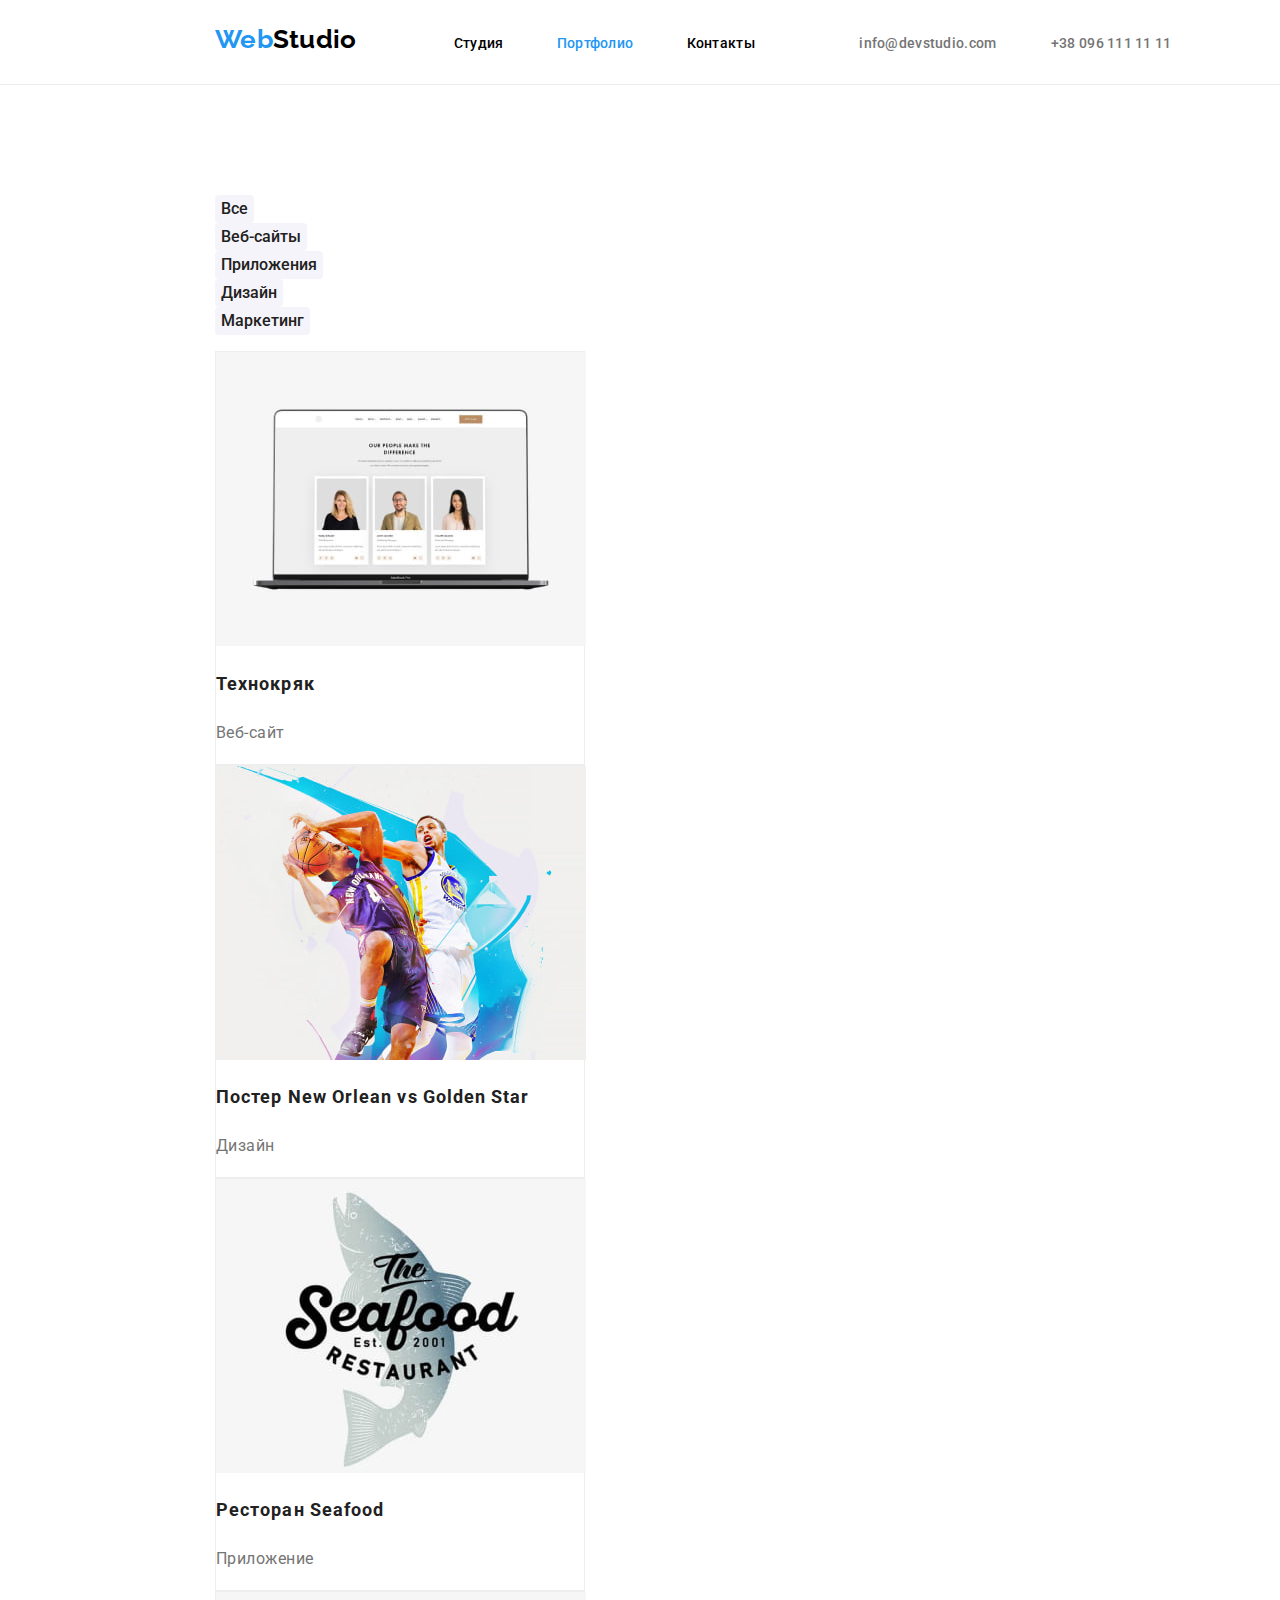
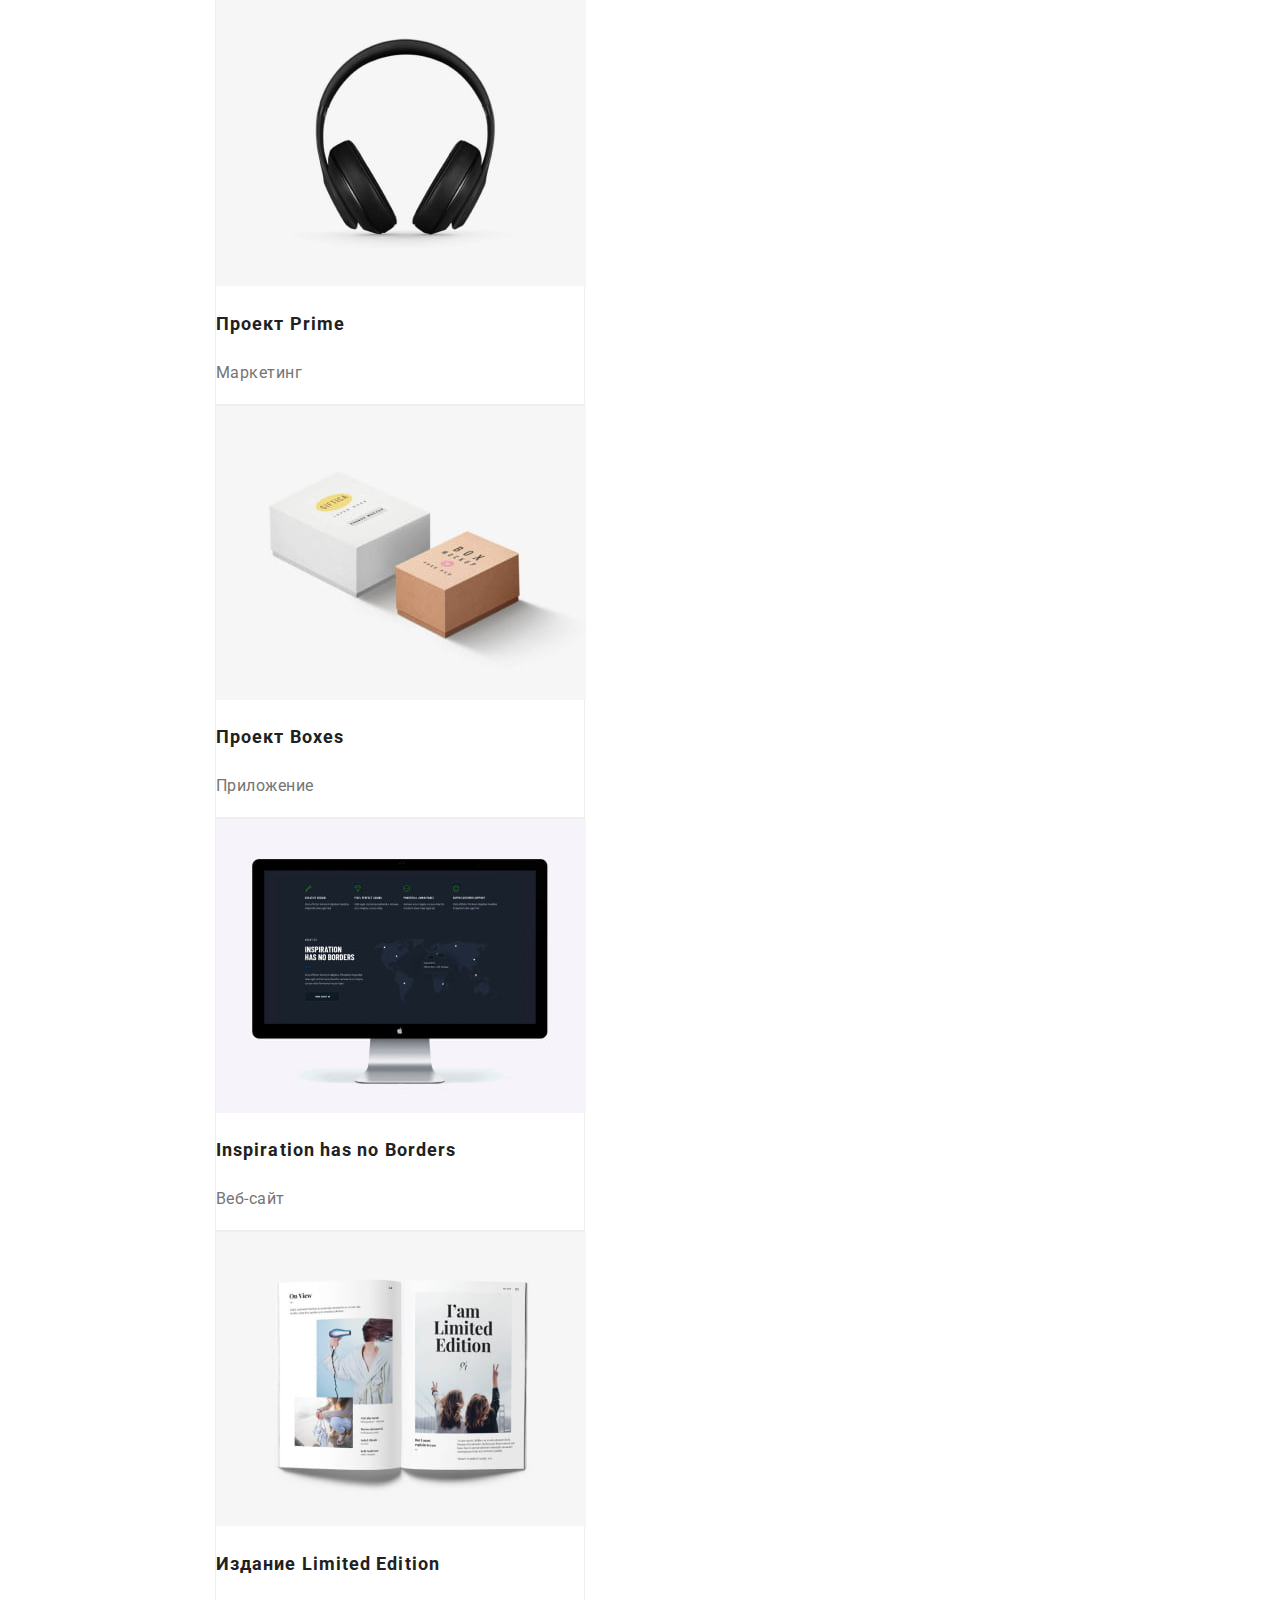
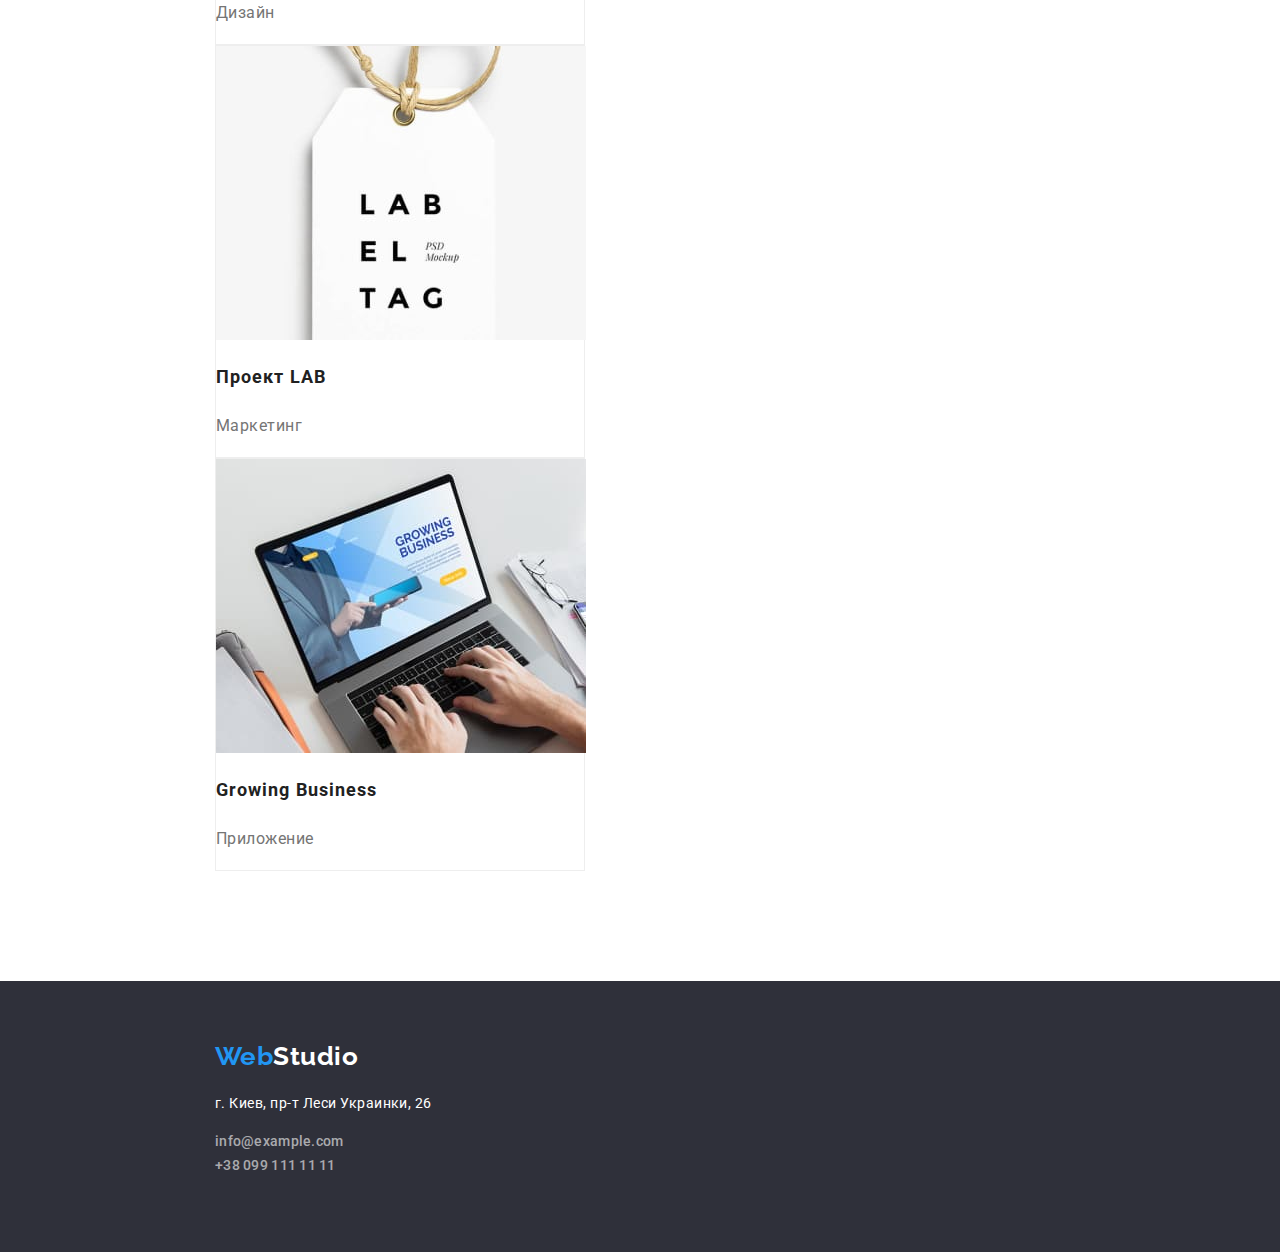
==== portfolio.html @ f2643a2e "Create HW3" ====
<!DOCTYPE html>
<html lang="ru">
  <head>
    <meta charset="UTF-8" />
    <meta http-equiv="X-UA-Compatible" content="IE=edge" />
    <meta name="viewport" content="width=device-width, initial-scale=1.0" />
    <title>Портфолио</title>
    <link rel="preconnect" href="https://fonts.gstatic.com" />
    <link
      href="https://fonts.googleapis.com/css2?family=Raleway:wght@700&family=Roboto:wght@400;500;700;900&display=swap"
      rel="stylesheet"
    />
    <link rel="stylesheet" href="./css/modern-normalize.css" />
    <link rel="stylesheet" href="./css/styles.css" />
  </head>
  <body class="body">
    <header class="header">
      <div class="container">
        <nav class="navigation">
          <a class="logo" href="./index.html"><span class="word-web">Web</span>Studio</a>
          <ul class="list nav-list">
            <li class="nav-list-links"><a class="nav-link" href="./index.html">Студия</a></li>
            <li class="nav-list-links">
              <a class="nav-link current" href="./portfolio.html">Портфолио</a>
            </li>
            <li class="nav-list-links"><a class="nav-link" href="">Контакты</a></li>
          </ul>
        </nav>
        <ul class="list contact-list">
          <li class="contact-list-item">
            <a class="contacts" href="mailto:info@devstudio.com">info@devstudio.com</a>
          </li>
          <li class="contact-list-item">
            <a class="contacts" href="tel:+380961111111">+38 096 111 11 11</a>
          </li>
        </ul>
      </div>
    </header>

    <main>
      <section class="section">
        <div class="container">
          <ul class="list">
            <li><button type="button" class="filter-button">Все</button></li>
            <li><button type="button" class="filter-button">Веб-сайты</button></li>
            <li><button type="button" class="filter-button">Приложения</button></li>
            <li><button type="button" class="filter-button">Дизайн</button></li>
            <li><button type="button" class="filter-button">Маркетинг</button></li>
          </ul>

          <ul class="list">
            <li class="portf-tile">
              <img src="./images/portfolio/tehnokryak.jpg" alt="Технокряк" width="370" />
              <h2 class="project-name">Технокряк</h2>
              <p class="project-type">Веб-сайт</p>
            </li>
            <li class="portf-tile">
              <img
                src="./images/portfolio/poster.jpg"
                alt="Постер New Orlean vs Golden Star"
                width="370"
              />
              <h2 class="project-name">Постер New Orlean vs Golden Star</h2>
              <p class="project-type">Дизайн</p>
            </li>
            <li class="portf-tile">
              <img src="./images/portfolio/seafood.jpg" alt="Ресторан Seafood" width="370" />
              <h2 class="project-name">Ресторан Seafood</h2>
              <p class="project-type">Приложение</p>
            </li>
            <li class="portf-tile">
              <img src="./images/portfolio/project-prime.jpg" alt="Проект Prime" width="370" />
              <h2 class="project-name">Проект Prime</h2>
              <p class="project-type">Маркетинг</p>
            </li>
            <li class="portf-tile">
              <img src="./images/portfolio/project-boxes.jpg" alt="Проект Boxes" width="370" />
              <h2 class="project-name">Проект Boxes</h2>
              <p class="project-type">Приложение</p>
            </li>
            <li class="portf-tile">
              <img
                src="./images/portfolio/inspir--no-borders.jpg"
                alt="Фото сайта Inspiration has no Borders"
                width="370"
              />
              <h2 class="project-name">Inspiration has no Borders</h2>
              <p class="project-type">Веб-сайт</p>
            </li>
            <li class="portf-tile">
              <img
                src="./images/portfolio/limited-edition.jpg"
                alt="Фото страницы книги с дизайном Издание Limited Edition"
                width="370"
              />
              <h2 class="project-name">Издание Limited Edition</h2>
              <p class="project-type">Дизайн</p>
            </li>
            <li class="portf-tile">
              <img src="./images/portfolio/project-lab.jpg" alt="Проект LAB" width="370" />
              <h2 class="project-name">Проект LAB</h2>
              <p class="project-type">Маркетинг</p>
            </li>
            <li class="portf-tile">
              <img
                src="./images/portfolio/growing-buisness.jpg"
                alt="фото экрана с запущенным приложением Growing Business"
                width="370"
              />
              <h2 class="project-name">Growing Business</h2>
              <p class="project-type">Приложение</p>
            </li>
          </ul>
        </div>
      </section>
    </main>
    <footer class="footer">
      <div class="container">
        <a class="logo" href="./index.html"><span class="word-web">Web</span>Studio</a>
        <address class="address">г. Киев, пр-т Леси Украинки, 26</address>
        <ul class="list">
          <li>
            <a class="contacts" href="mailto:info@example.com">info@example.com</a>
          </li>
          <li>
            <a class="contacts" href="tel:+380991111111">+38 099 111 11 11</a>
          </li>
        </ul>
      </div>
    </footer>
  </body>
</html>
---- css/styles.css ----
:root {
  --main-font-color: #757575;
  --white: #fff;
  --accent-color: #2196f3;
  --black: #212121;
  --hero-background: #2f303a;
  --header-border: #ececec solid 1px;
  --portf-tile-border: #eee solid 1px;
  --footer-contacts: #ffffff99;
}

.body {
  font-family: 'Roboto', sans-serif;
  font-style: normal;
  color: var(--main-font-color);
  letter-spacing: 0.03em;
  margin: 0 auto;
  width: 1600px;
}

.container {
  width: 1200px;
  margin: 0 auto;
  padding: 0 15px;
}

.section {
  padding-top: 94px;
  padding-bottom: 94px;
}

.list {
  list-style: none;
  padding-left: 0;
}

/* HEADER */

.header {
  border-bottom: var(--header-border);
}

.navigation {
  font-weight: 500;
  font-size: 14px;
  line-height: 1.172;
  letter-spacing: 0.02em;
  display: inline-block;
}

.logo {
  color: #000;
  text-decoration: none;
  font-family: 'Raleway', sans-serif;
  font-weight: 700;
  font-size: 26px;
  line-height: 1.1738;
}

.header .logo {
  padding-top: 24px;
  padding-bottom: 25px;
  display: inline-block;
  margin-right: 94px;
}

.logo > span {
  color: var(--accent-color);
}

.nav-link,
.contacts {
  text-decoration: none;
}

.nav-list,
.header .contact-list {
  padding-top: 32px;
  padding-bottom: 32px;
  margin: 0;

  display: inline-block;
}

.nav-list-links {
  display: inline-block;
  margin-right: 50px;
}

.nav-link {
  color: #000;
}

.header .contact-list-item {
  display: inline-block;
  margin-left: 50px;
}

.contacts {
  color: inherit;
  font-weight: 500;
  font-size: 14px;
  line-height: 16px;
  letter-spacing: 0.02em;
}

.nav-link:hover,
.nav-link:focus,
.contacts:focus,
.contacts:hover {
  color: var(--accent-color);
}

.current {
  color: var(--accent-color);
  text-decoration: inherit;
}
/* HEADER */

/* STUDIO HERO */

.s1-hero {
  background-color: var(--hero-background);
}

.s1-hero .container {
  padding-top: 195px;
  padding-bottom: 205px;
}

.main-heading {
  color: var(--white);
  font-weight: 900;
  font-size: 44px;
  line-height: 1.363;
  letter-spacing: 0.06em;
  text-transform: uppercase;
  text-align: center;
  width: 694px;
  margin: 0 auto 30px;
}

.order {
  border: none;
  width: 200px;
  height: 50px;
  border-radius: 4px;
  background-color: var(--accent-color);
  color: var(--white);
  font-weight: 700;
  font-size: 16px;
  line-height: 1.875;
  letter-spacing: 0.06em;
  display: block;
  margin: 0 auto;
}

/* STUDIO HERO */

/* STUDIO SECTION 2 */

.invinsible-heading {
  display: none;
}

.advantages-list-item {
  display: inline-block;
  width: 270px;
}
.advantages-list li:not(:last-child) {
  margin-right: 30px;
}
.s2-headings {
  color: var(--black);
  font-weight: 700;
  font-size: 14px;
  line-height: 1.1428;
  text-transform: uppercase;
  margin-top: 0;
  margin-bottom: 10px;
}

.s2-text {
  font-size: 14px;
  line-height: 1.714;
  margin: 0;
}

/* STUDIO SECTION 2 */

/* STUDIO SECTION 3 */

.s3 {
  padding-top: 0;
}

.section-heading {
  color: var(--black);
  font-size: 36px;
  line-height: 1.166;
  margin-bottom: 50px;
  text-align: center;
  margin-top: 0;
}

.work-type-list {
  display: inline-block;
  margin: 0;
  padding: 0;
}

.work-type-list-item {
  display: inline-block;
}
.work-type-list li:not(:last-child) {
  margin-right: 30px;
}

/* STUDIO SECTION 3 */

/* STUDIO SECTION 4 */

.s4 {
  background-color: #f5f4fa;
}

.team-tile {
  background-color: var(--white);
  border-bottom-left-radius: 4px;
  border-bottom-right-radius: 4px;
  width: 270px;
  height: 368px;
  text-align: center;
  display: inline-block;
}

.team-list li:not(:last-child) {
  margin-right: 30px;
}

.teammate-name {
  color: var(--black);
  font-weight: 500;
  font-size: 16px;
  line-height: 1.1875;
}

.position {
  font-size: 16px;
  line-height: 1.1875;
}
/* STUDIO SECTION 4 */

/* FOOTER */

.footer {
  background-color: #2f303a;
  font-size: 14px;
  line-height: 1.714;
  padding-top: 60px;
  padding-bottom: 60px;
}
.footer .logo {
  color: var(--white);
  display: block;
  margin-bottom: 20px;
}

.footer .contact-list {
  margin: 0;
  display: block;
}

.footer .contact-list li:not(:last-child) {
  margin-bottom: 9px;
}

.footer .contacts {
  color: var(--footer-contacts);
}

.footer .contacts:focus,
.footer .contacts:hover {
  color: var(--accent-color);
}

.address {
  color: var(--white);
  font-style: normal;
  margin-bottom: 9px;
}

/* FOOTER */

/* PORTFOLIO STYLES*/

.filter-button {
  color: var(--black);
  font-weight: 500;
  font-size: 16px;
  line-height: 1.625;
  background-color: #f5f4fa;
  border: none;
  border-radius: 4px;
}

.filter-button:focus,
.filter-button:hover {
  background-color: var(--accent-color);
  color: var(--white);
}

.portf-tile {
  width: 370px;
  border: var(--portf-tile-border);
}

.project-name {
  color: var(--black);
  font-size: 18px;
  line-height: 2;
  letter-spacing: 0.06em;
}

.project-type {
  font-size: 16px;
  line-height: 1.875;
}
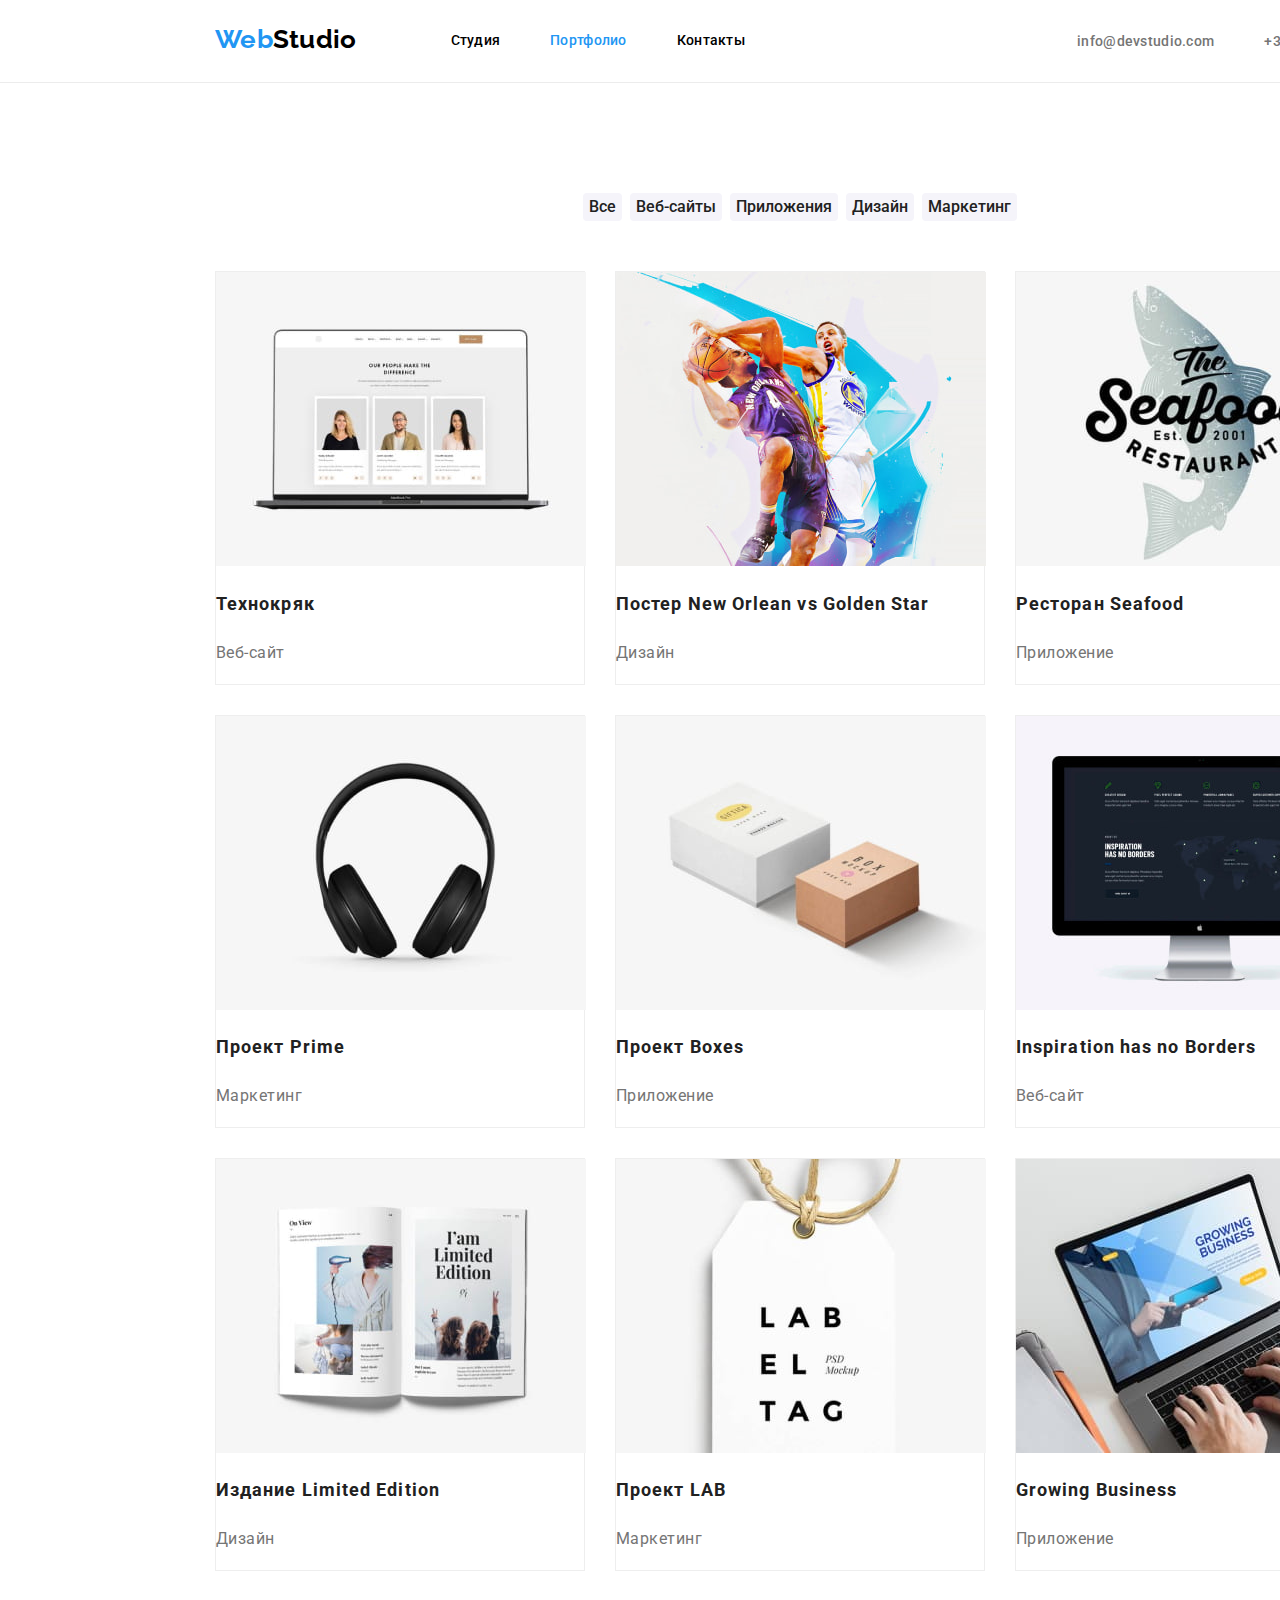
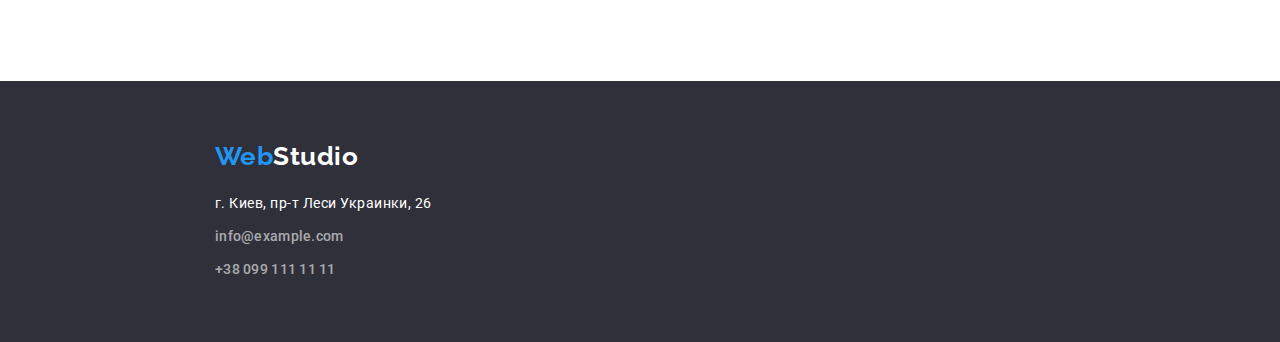
==== commit bd0454ac: "finished" ====
--- a/portfolio.html
+++ b/portfolio.html
@@ -40,7 +40,7 @@
     <main>
       <section class="section">
         <div class="container">
-          <ul class="list">
+          <ul class="list filter-button-list">
             <li><button type="button" class="filter-button">Все</button></li>
             <li><button type="button" class="filter-button">Веб-сайты</button></li>
             <li><button type="button" class="filter-button">Приложения</button></li>
@@ -48,7 +48,7 @@
             <li><button type="button" class="filter-button">Маркетинг</button></li>
           </ul>
 
-          <ul class="list">
+          <ul class="list portf-tile-list">
             <li class="portf-tile">
               <img src="./images/portfolio/tehnokryak.jpg" alt="Технокряк" width="370" />
               <h2 class="project-name">Технокряк</h2>
@@ -116,9 +116,9 @@
     </main>
     <footer class="footer">
       <div class="container">
-        <a class="logo" href="./index.html"><span class="word-web">Web</span>Studio</a>
+        <a class="logo" href="./index.html"><span>Web</span>Studio</a>
         <address class="address">г. Киев, пр-т Леси Украинки, 26</address>
-        <ul class="list">
+        <ul class="list contact-list">
           <li>
             <a class="contacts" href="mailto:info@example.com">info@example.com</a>
           </li>
--- a/css/styles.css
+++ b/css/styles.css
@@ -40,12 +40,16 @@
   border-bottom: var(--header-border);
 }
 
+.header .container {
+  display: flex;
+  justify-content: space-between;
+}
 .navigation {
   font-weight: 500;
   font-size: 14px;
   line-height: 1.172;
   letter-spacing: 0.02em;
-  display: inline-block;
+  display: flex;
 }
 
 .logo {
@@ -79,11 +83,11 @@
   padding-bottom: 32px;
   margin: 0;
 
-  display: inline-block;
+  display: flex;
 }
 
 .nav-list-links {
-  display: inline-block;
+  /* display: inline-block; */
   margin-right: 50px;
 }
 
@@ -163,8 +167,11 @@
   display: none;
 }
 
+.advantages-list {
+  display: flex;
+}
+
 .advantages-list-item {
-  display: inline-block;
   width: 270px;
 }
 .advantages-list li:not(:last-child) {
@@ -204,7 +211,7 @@
 }
 
 .work-type-list {
-  display: inline-block;
+  display: flex;
   margin: 0;
   padding: 0;
 }
@@ -222,6 +229,10 @@
 
 .s4 {
   background-color: #f5f4fa;
+}
+
+.team-list {
+  display: flex;
 }
 
 .team-tile {
@@ -294,6 +305,16 @@
 
 /* PORTFOLIO STYLES*/
 
+.filter-button-list {
+  display: flex;
+  justify-content: center;
+  margin-bottom: 50px;
+}
+
+.filter-button-list li:not(:last-child) {
+  margin-right: 8px;
+}
+
 .filter-button {
   color: var(--black);
   font-weight: 500;
@@ -310,9 +331,19 @@
   color: var(--white);
 }
 
+.portf-tile-list {
+  display: flex;
+  flex-flow: row wrap;
+  justify-content: space-between;
+  margin-left: -30px;
+  margin-top: -30px;
+}
+
 .portf-tile {
   width: 370px;
   border: var(--portf-tile-border);
+  margin-left: 30px;
+  margin-top: 30px;
 }
 
 .project-name {
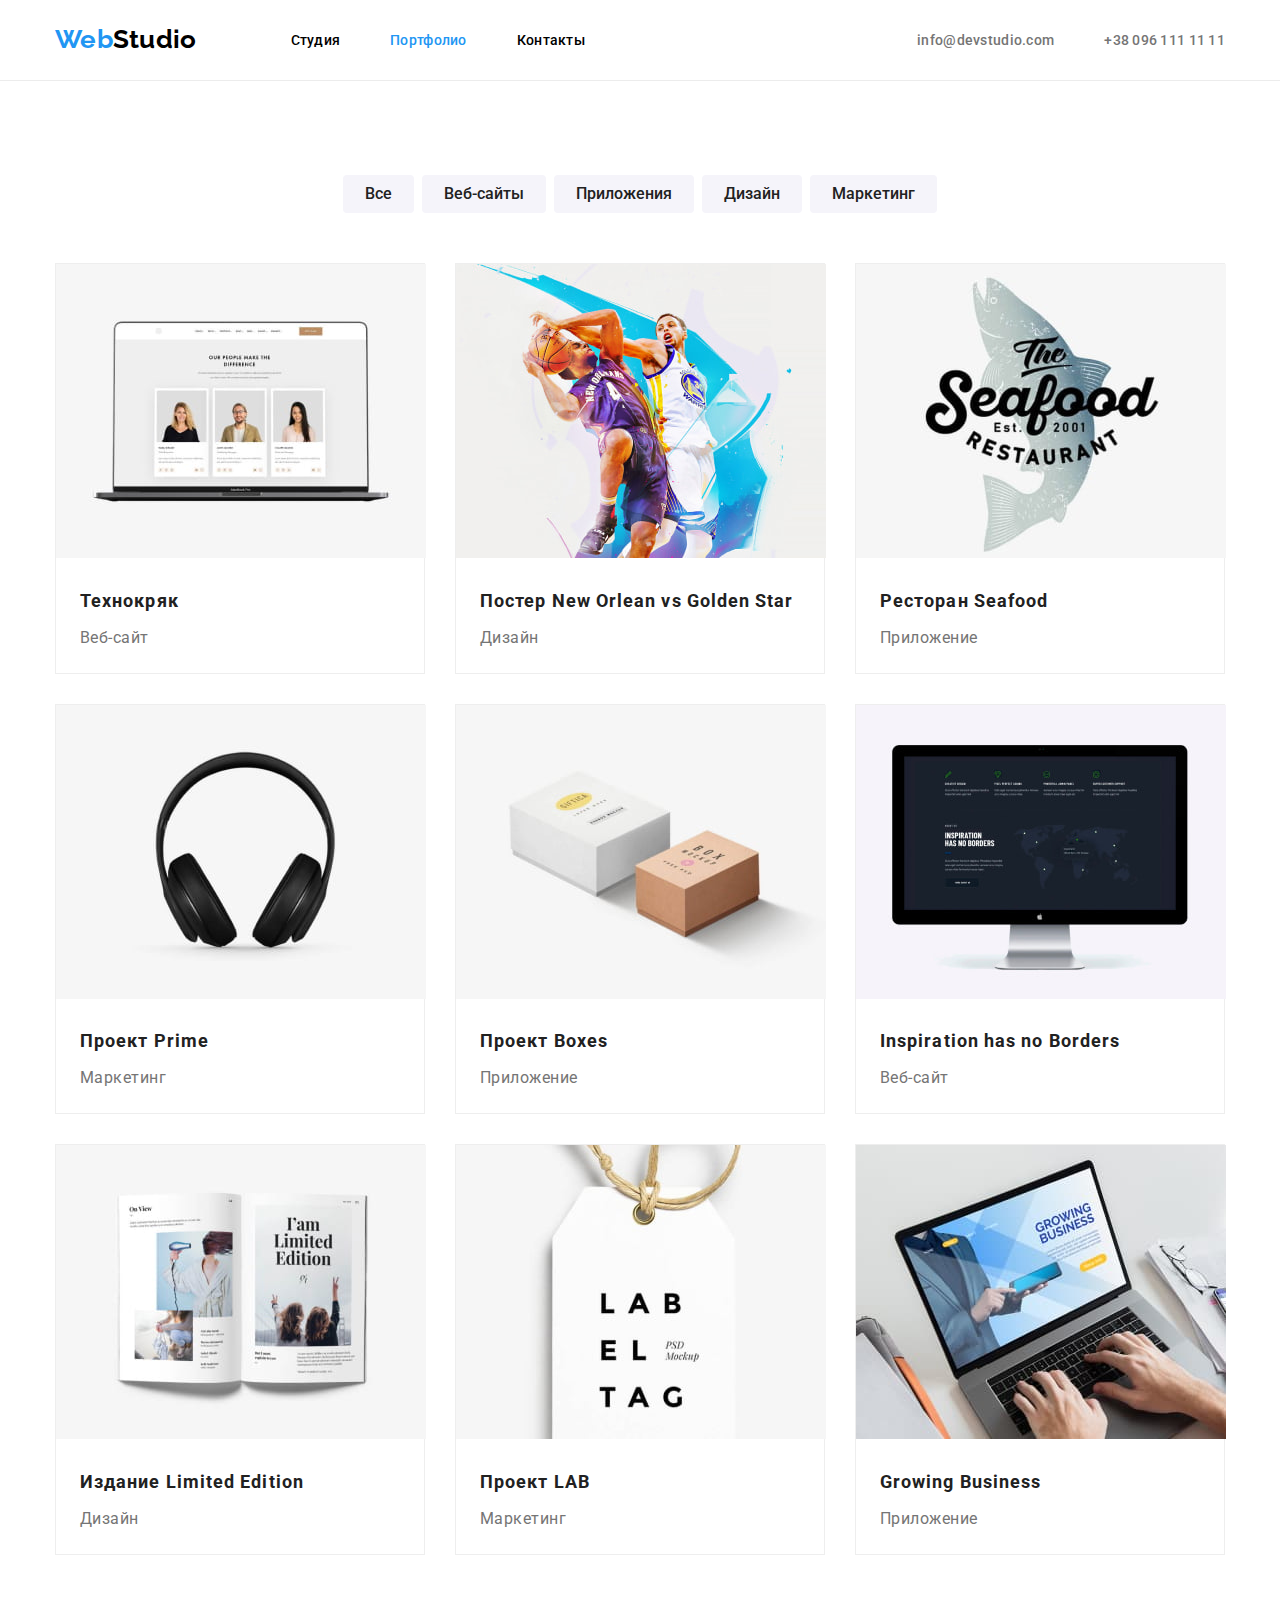
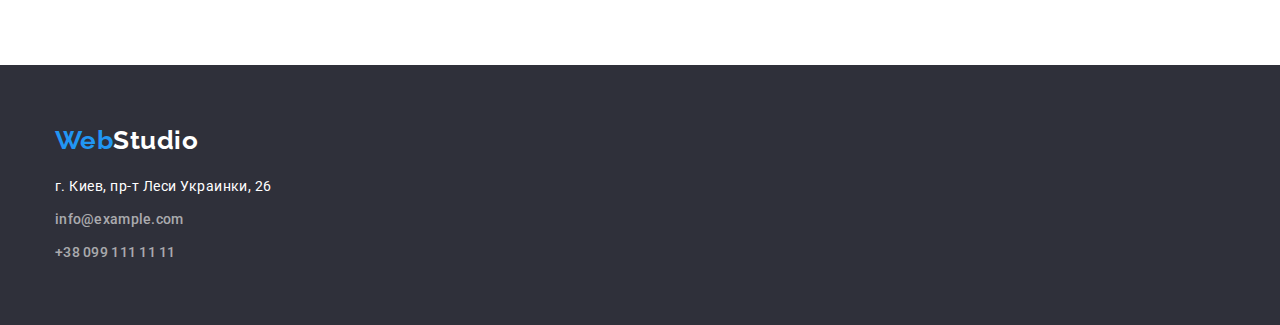
==== commit 83369ce1: "Fixed" ====
--- a/portfolio.html
+++ b/portfolio.html
@@ -51,8 +51,10 @@
           <ul class="list portf-tile-list">
             <li class="portf-tile">
               <img src="./images/portfolio/tehnokryak.jpg" alt="Технокряк" width="370" />
-              <h2 class="project-name">Технокряк</h2>
-              <p class="project-type">Веб-сайт</p>
+              <div class="pr-tile-t-d">
+                <h2 class="project-name">Технокряк</h2>
+                <p class="project-type">Веб-сайт</p>
+              </div>
             </li>
             <li class="portf-tile">
               <img
@@ -60,23 +62,31 @@
                 alt="Постер New Orlean vs Golden Star"
                 width="370"
               />
-              <h2 class="project-name">Постер New Orlean vs Golden Star</h2>
-              <p class="project-type">Дизайн</p>
+              <div class="pr-tile-t-d">
+                <h2 class="project-name">Постер New Orlean vs Golden Star</h2>
+                <p class="project-type">Дизайн</p>
+              </div>
             </li>
             <li class="portf-tile">
               <img src="./images/portfolio/seafood.jpg" alt="Ресторан Seafood" width="370" />
-              <h2 class="project-name">Ресторан Seafood</h2>
-              <p class="project-type">Приложение</p>
+              <div class="pr-tile-t-d">
+                <h2 class="project-name">Ресторан Seafood</h2>
+                <p class="project-type">Приложение</p>
+              </div>
             </li>
             <li class="portf-tile">
               <img src="./images/portfolio/project-prime.jpg" alt="Проект Prime" width="370" />
-              <h2 class="project-name">Проект Prime</h2>
-              <p class="project-type">Маркетинг</p>
+              <div class="pr-tile-t-d">
+                <h2 class="project-name">Проект Prime</h2>
+                <p class="project-type">Маркетинг</p>
+              </div>
             </li>
             <li class="portf-tile">
               <img src="./images/portfolio/project-boxes.jpg" alt="Проект Boxes" width="370" />
-              <h2 class="project-name">Проект Boxes</h2>
-              <p class="project-type">Приложение</p>
+              <div class="pr-tile-t-d">
+                <h2 class="project-name">Проект Boxes</h2>
+                <p class="project-type">Приложение</p>
+              </div>
             </li>
             <li class="portf-tile">
               <img
@@ -84,8 +94,10 @@
                 alt="Фото сайта Inspiration has no Borders"
                 width="370"
               />
-              <h2 class="project-name">Inspiration has no Borders</h2>
-              <p class="project-type">Веб-сайт</p>
+              <div class="pr-tile-t-d">
+                <h2 class="project-name">Inspiration has no Borders</h2>
+                <p class="project-type">Веб-сайт</p>
+              </div>
             </li>
             <li class="portf-tile">
               <img
@@ -93,13 +105,17 @@
                 alt="Фото страницы книги с дизайном Издание Limited Edition"
                 width="370"
               />
-              <h2 class="project-name">Издание Limited Edition</h2>
-              <p class="project-type">Дизайн</p>
+              <div class="pr-tile-t-d">
+                <h2 class="project-name">Издание Limited Edition</h2>
+                <p class="project-type">Дизайн</p>
+              </div>
             </li>
             <li class="portf-tile">
               <img src="./images/portfolio/project-lab.jpg" alt="Проект LAB" width="370" />
-              <h2 class="project-name">Проект LAB</h2>
-              <p class="project-type">Маркетинг</p>
+              <div class="pr-tile-t-d">
+                <h2 class="project-name">Проект LAB</h2>
+                <p class="project-type">Маркетинг</p>
+              </div>
             </li>
             <li class="portf-tile">
               <img
@@ -107,8 +123,10 @@
                 alt="фото экрана с запущенным приложением Growing Business"
                 width="370"
               />
-              <h2 class="project-name">Growing Business</h2>
-              <p class="project-type">Приложение</p>
+              <div class="pr-tile-t-d">
+                <h2 class="project-name">Growing Business</h2>
+                <p class="project-type">Приложение</p>
+              </div>
             </li>
           </ul>
         </div>
--- a/css/styles.css
+++ b/css/styles.css
@@ -15,7 +15,6 @@
   color: var(--main-font-color);
   letter-spacing: 0.03em;
   margin: 0 auto;
-  width: 1600px;
 }
 
 .container {
@@ -43,6 +42,7 @@
 .header .container {
   display: flex;
   justify-content: space-between;
+  align-items: center;
 }
 .navigation {
   font-weight: 500;
@@ -76,11 +76,14 @@
 .contacts {
   text-decoration: none;
 }
-
+.nav-link,
+.header .contacts {
+  padding-top: 32px;
+  padding-bottom: 32px;
+  display: inline-block;
+}
 .nav-list,
 .header .contact-list {
-  padding-top: 32px;
-  padding-bottom: 32px;
   margin: 0;
 
   display: flex;
@@ -125,11 +128,8 @@
 
 .s1-hero {
   background-color: var(--hero-background);
-}
-
-.s1-hero .container {
-  padding-top: 195px;
-  padding-bottom: 205px;
+  padding-top: 200px;
+  padding-bottom: 200px;
 }
 
 .main-heading {
@@ -240,7 +240,6 @@
   border-bottom-left-radius: 4px;
   border-bottom-right-radius: 4px;
   width: 270px;
-  height: 368px;
   text-align: center;
   display: inline-block;
 }
@@ -249,17 +248,27 @@
   margin-right: 30px;
 }
 
+.team-tile-div {
+  padding-top: 30px;
+  padding-bottom: 30px;
+}
+
 .teammate-name {
   color: var(--black);
   font-weight: 500;
   font-size: 16px;
   line-height: 1.1875;
+  margin-bottom: 10px;
+  margin-top: 0;
 }
 
 .position {
   font-size: 16px;
   line-height: 1.1875;
-}
+  margin-top: 0;
+  margin-bottom: 0;
+}
+
 /* STUDIO SECTION 4 */
 
 /* FOOTER */
@@ -308,6 +317,7 @@
 .filter-button-list {
   display: flex;
   justify-content: center;
+  margin-top: 0;
   margin-bottom: 50px;
 }
 
@@ -323,6 +333,7 @@
   background-color: #f5f4fa;
   border: none;
   border-radius: 4px;
+  padding: 6px 22px;
 }
 
 .filter-button:focus,
@@ -346,14 +357,21 @@
   margin-top: 30px;
 }
 
+.pr-tile-t-d {
+  padding: 20px 24px;
+}
+
 .project-name {
   color: var(--black);
   font-size: 18px;
   line-height: 2;
   letter-spacing: 0.06em;
+  margin: 0;
+  margin-bottom: 4px;
 }
 
 .project-type {
   font-size: 16px;
   line-height: 1.875;
-}
+  margin: 0;
+}
